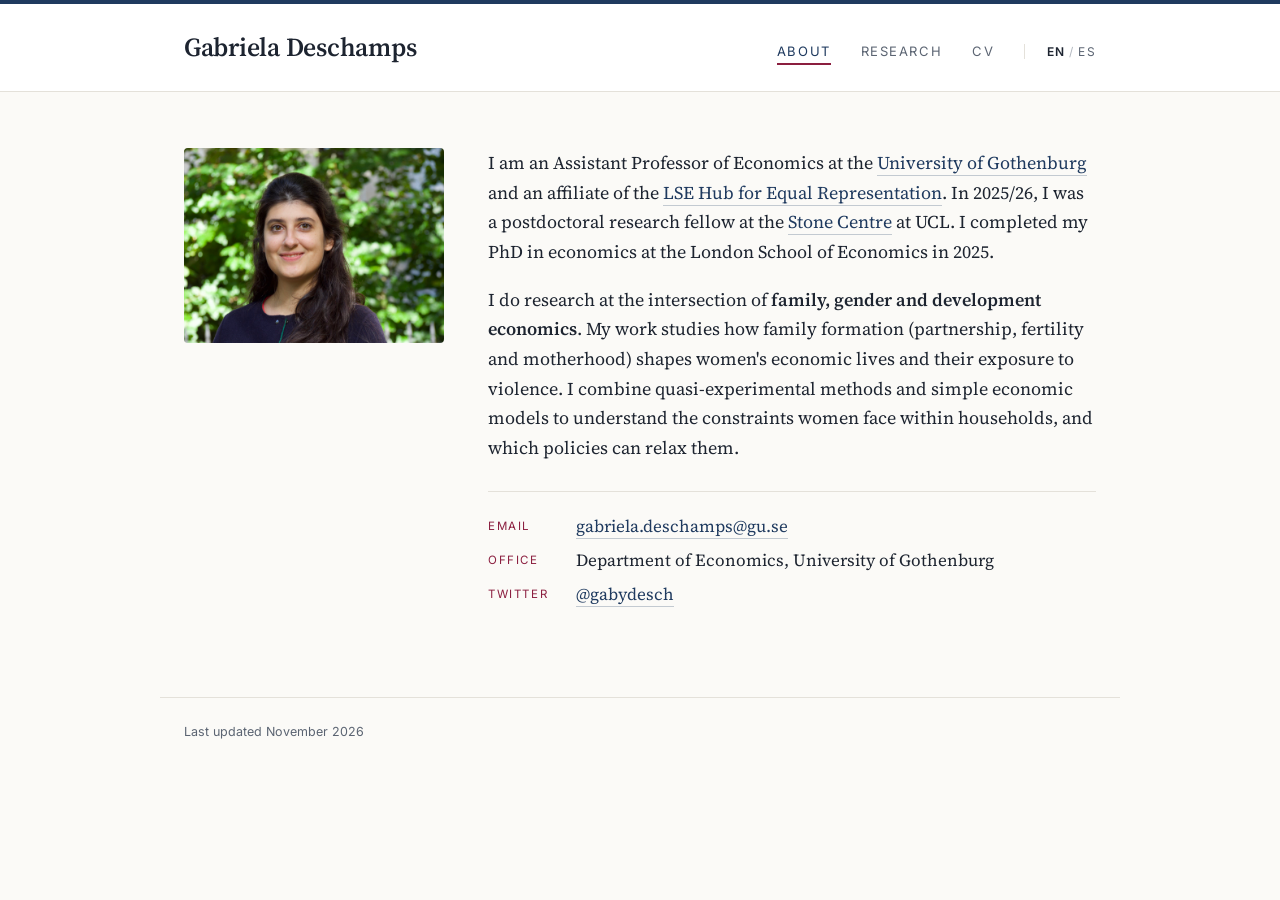
==== index.html @ 7b7a4b6b "First version" ====
<!DOCTYPE html>
<html lang="en">
<head>
  <meta charset="utf-8">
  <meta name="viewport" content="width=device-width, initial-scale=1">
  <title>Gabriela Deschamps</title>
  <meta name="description" content="Gabriela Deschamps, Assistant Professor of Economics at the University of Gothenburg. Research in family, gender and development economics.">
  <link rel="alternate" hreflang="en" href="index.html">
  <link rel="alternate" hreflang="es" href="index-es.html">
  <link rel="preconnect" href="https://fonts.googleapis.com">
  <link rel="preconnect" href="https://fonts.gstatic.com" crossorigin>
  <link href="https://fonts.googleapis.com/css2?family=Inter:wght@400;500;600&family=Source+Serif+4:ital,opsz,wght@0,8..60,400;0,8..60,500;0,8..60,600;1,8..60,400&display=swap" rel="stylesheet">
  <link rel="stylesheet" href="style.css">
</head>
<body>
  <header class="site-header">
    <div class="inner">
      <a class="site-name" href="index.html">Gabriela Deschamps</a>
      <nav>
        <a href="index.html" class="active">About</a>
        <a href="research.html">Research</a>
        <a href="cv.pdf">CV</a>
        <span class="lang"><span class="current">EN</span> / <a href="index-es.html" lang="es">ES</a></span>
      </nav>
    </div>
  </header>

  <main>
    <div class="about">
      <img class="portrait" src="Photo_GabrielaDeschamps.jpeg" alt="Portrait of Gabriela Deschamps">

      <div>
        <p>I am an Assistant Professor of Economics at the
          <a href="https://www.gu.se/en/school-business-economics-law/economics">University of Gothenburg</a>
          and an affiliate of the
          <a href="https://www.hubequalrep.org">LSE Hub for Equal Representation</a>.
          In 2025/26, I was a postdoctoral research fellow at the
          <a href="https://www.stone-econ.org/">Stone Centre</a> at UCL.
          I completed my PhD in economics at the London School of Economics in 2025.</p>

        <p>I do research at the intersection of <strong>family, gender and development economics</strong>.
          My work studies how family formation (partnership, fertility and motherhood) shapes women's
          economic lives and their exposure to violence. I combine quasi-experimental methods and simple
          economic models to understand the constraints women face within households, and which policies
          can relax them.</p>

        <dl class="contact">
          <dt>Email</dt>
          <dd><a href="mailto:gabriela.deschamps@gu.se">gabriela.deschamps@gu.se</a></dd>
          <dt>Office</dt>
          <dd>Department of Economics, University of Gothenburg</dd>
          <dt>Twitter</dt>
          <dd><a href="https://twitter.com/gabydesch">@gabydesch</a></dd>
        </dl>
      </div>
    </div>
  </main>

  <footer>Last updated November 2026</footer>
</body>
</html>
---- style.css ----
/* Palette: ink navy text, navy links, burgundy accent for small labels */
:root {
  --bg: #fbfaf7;
  --text: #1d2430;
  --muted: #5b6472;
  --link: #1f3a5f;
  --link-hover: #8b1e3f;
  --accent: #8b1e3f;
  --rule: #e4e1da;
  --serif: "Source Serif 4", Georgia, "Times New Roman", serif;
  --sans: "Inter", -apple-system, BlinkMacSystemFont, "Segoe UI", sans-serif;
}

* { box-sizing: border-box; }

html { -webkit-text-size-adjust: 100%; }

body {
  margin: 0;
  background: var(--bg);
  color: var(--text);
  font-family: var(--serif);
  font-size: 18px;
  line-height: 1.65;
}

a {
  color: var(--link);
  text-decoration: none;
  border-bottom: 1px solid rgba(31, 58, 95, 0.25);
  transition: color .15s, border-color .15s;
}
a:hover { color: var(--link-hover); border-bottom-color: var(--link-hover); }

/* ---------- Header ---------- */
.site-header {
  border-top: 4px solid var(--link);
  border-bottom: 1px solid var(--rule);
  background: #fff;
}
.site-header .inner {
  max-width: 960px;
  margin: 0 auto;
  padding: 22px 24px;
  display: flex;
  align-items: baseline;
  justify-content: space-between;
  gap: 16px;
  flex-wrap: wrap;
}
.site-name {
  font-size: 26px;
  font-weight: 600;
  color: var(--text);
  border: 0;
  letter-spacing: -0.01em;
}
.site-name:hover { color: var(--text); }
nav a {
  font-family: var(--sans);
  font-size: 13px;
  letter-spacing: 0.12em;
  text-transform: uppercase;
  color: var(--muted);
  border: 0;
  margin-left: 26px;
  padding-bottom: 4px;
}
nav a:first-child { margin-left: 0; }
nav a:hover { color: var(--link); }
.lang {
  font-family: var(--sans);
  font-size: 12px;
  letter-spacing: 0.08em;
  color: #b3b8c0;
  margin-left: 26px;
  padding-left: 22px;
  border-left: 1px solid var(--rule);
}
.lang a { margin-left: 0; font-size: 12px; }
.lang .current { color: var(--text); font-weight: 600; }
nav a.active { color: var(--link); border-bottom: 2px solid var(--accent); }

/* ---------- Layout ---------- */
main {
  max-width: 960px;
  margin: 0 auto;
  padding: 56px 24px 72px;
}

/* ---------- About ---------- */
.about {
  display: grid;
  grid-template-columns: 260px 1fr;
  gap: 44px;
  align-items: start;
}
.portrait {
  width: 260px;
  aspect-ratio: 4 / 3;
  object-fit: cover;
  object-position: 45% 40%;
  border-radius: 4px;
  display: block;
  background: #e9e6df;
}
.about p { margin: 0 0 1em; }
.about strong { font-weight: 600; }

.contact {
  margin-top: 28px;
  padding-top: 20px;
  border-top: 1px solid var(--rule);
  display: grid;
  grid-template-columns: max-content 1fr;
  column-gap: 28px;
  row-gap: 6px;
  font-size: 17px;
}
.contact dt {
  font-family: var(--sans);
  font-size: 11.5px;
  letter-spacing: 0.14em;
  text-transform: uppercase;
  color: var(--accent);
  padding-top: 5px;
}
.contact dd { margin: 0; }

/* ---------- Research ---------- */
h2 {
  font-family: var(--sans);
  font-size: 13px;
  font-weight: 600;
  letter-spacing: 0.14em;
  text-transform: uppercase;
  color: var(--accent);
  margin: 0 0 20px;
  padding-bottom: 10px;
  border-bottom: 1px solid var(--rule);
}
section + section { margin-top: 52px; }

.paper { margin-bottom: 30px; }
.paper-title {
  font-size: 20px;
  font-weight: 600;
  line-height: 1.4;
  margin: 0;
}
.paper-title a { border-bottom-color: transparent; }
.paper-title a:hover { border-bottom-color: var(--link-hover); }
.coauthors { color: var(--muted); margin: 2px 0 0; }
.note {
  font-style: italic;
  color: var(--muted);
  margin: 4px 0 0;
  font-size: 16.5px;
}

.links {
  margin-top: 10px;
  display: flex;
  flex-wrap: wrap;
  gap: 8px;
  align-items: center;
}
.btn {
  font-family: var(--sans);
  font-size: 12.5px;
  letter-spacing: 0.04em;
  color: var(--link);
  border: 1px solid #cdd3dc;
  border-radius: 3px;
  padding: 3px 10px;
  background: #fff;
  cursor: pointer;
  line-height: 1.6;
}
.btn:hover {
  border-color: var(--link-hover);
  color: var(--link-hover);
}
button.btn::after { content: " +"; }
button.btn[aria-expanded="true"]::after { content: " −"; }

.abstract-text {
  margin: 10px 0 0;
  padding: 14px 18px;
  background: #fff;
  border-left: 3px solid var(--rule);
  font-size: 16.5px;
  line-height: 1.6;
}

.wip-list { list-style: none; padding: 0; margin: 0; }
.wip-list li { margin-bottom: 16px; }
.wip-list .paper-title { font-size: 18px; font-weight: 500; }

/* ---------- Footer ---------- */
footer {
  max-width: 960px;
  margin: 0 auto;
  padding: 24px;
  border-top: 1px solid var(--rule);
  font-family: var(--sans);
  font-size: 12.5px;
  color: var(--muted);
}

/* ---------- Mobile ---------- */
@media (max-width: 720px) {
  body { font-size: 17px; }
  main { padding: 36px 20px 56px; }
  .about { grid-template-columns: 1fr; gap: 28px; }
  .portrait { width: 100%; max-width: 320px; }
  nav a { margin-left: 18px; }
  .lang { margin-left: 14px; padding-left: 12px; }
}
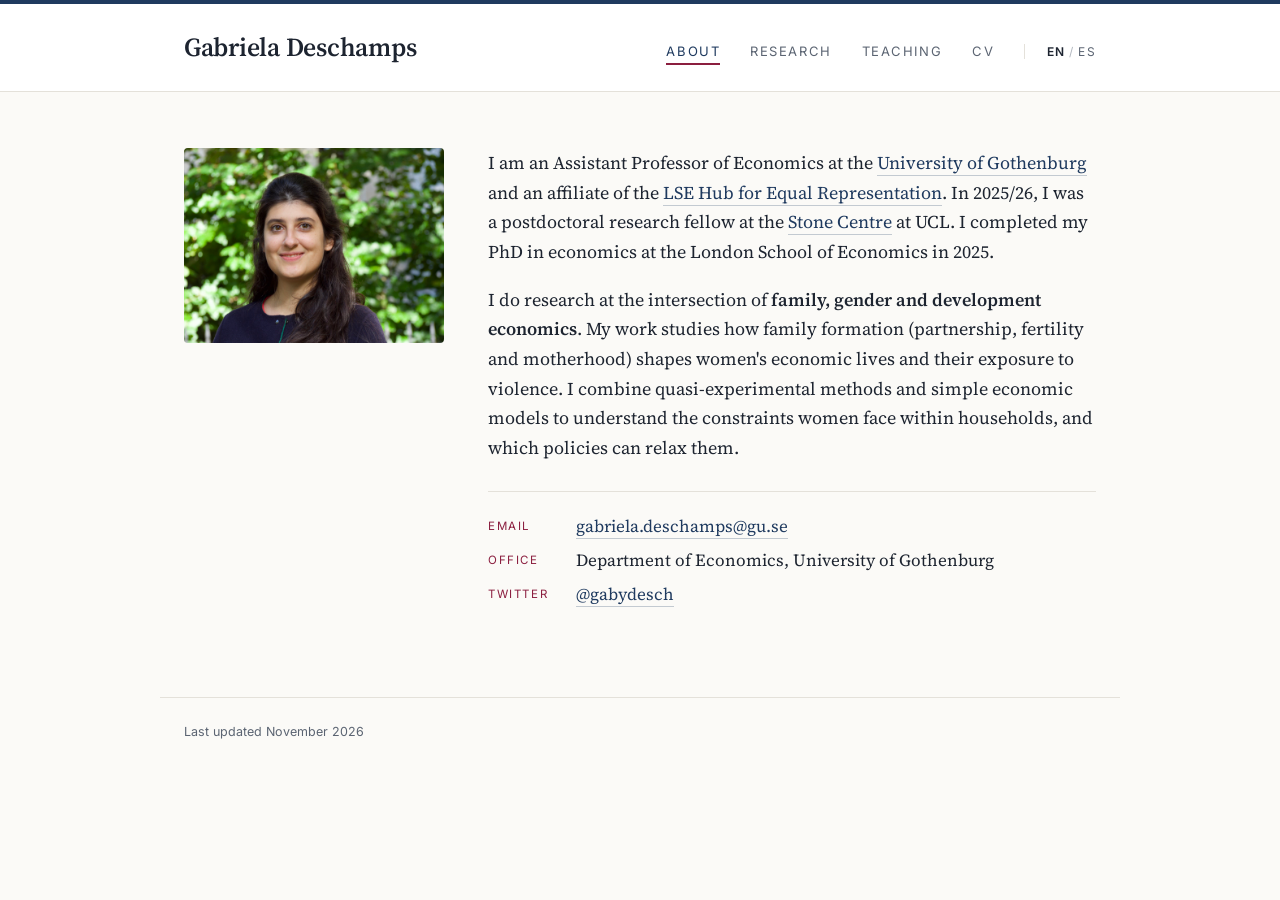
==== commit 5200076c: "added teaching" ====
--- a/index.html
+++ b/index.html
@@ -19,6 +19,7 @@
       <nav>
         <a href="index.html" class="active">About</a>
         <a href="research.html">Research</a>
+        <a href="teaching.html">Teaching</a>
         <a href="cv.pdf">CV</a>
         <span class="lang"><span class="current">EN</span> / <a href="index-es.html" lang="es">ES</a></span>
       </nav>
--- a/style.css
+++ b/style.css
@@ -214,6 +214,8 @@
   main { padding: 36px 20px 56px; }
   .about { grid-template-columns: 1fr; gap: 28px; }
   .portrait { width: 100%; max-width: 320px; }
-  nav a { margin-left: 18px; }
-  .lang { margin-left: 14px; padding-left: 12px; }
-}
+  .site-header .inner { padding: 20px; }
+  nav { display: flex; flex-wrap: wrap; align-items: baseline; gap: 6px 11px; }
+  nav a { margin-left: 0; font-size: 12px; letter-spacing: 0.05em; }
+  .lang { margin-left: 0; padding-left: 0; border-left: 0; white-space: nowrap; letter-spacing: 0.04em; }
+}
